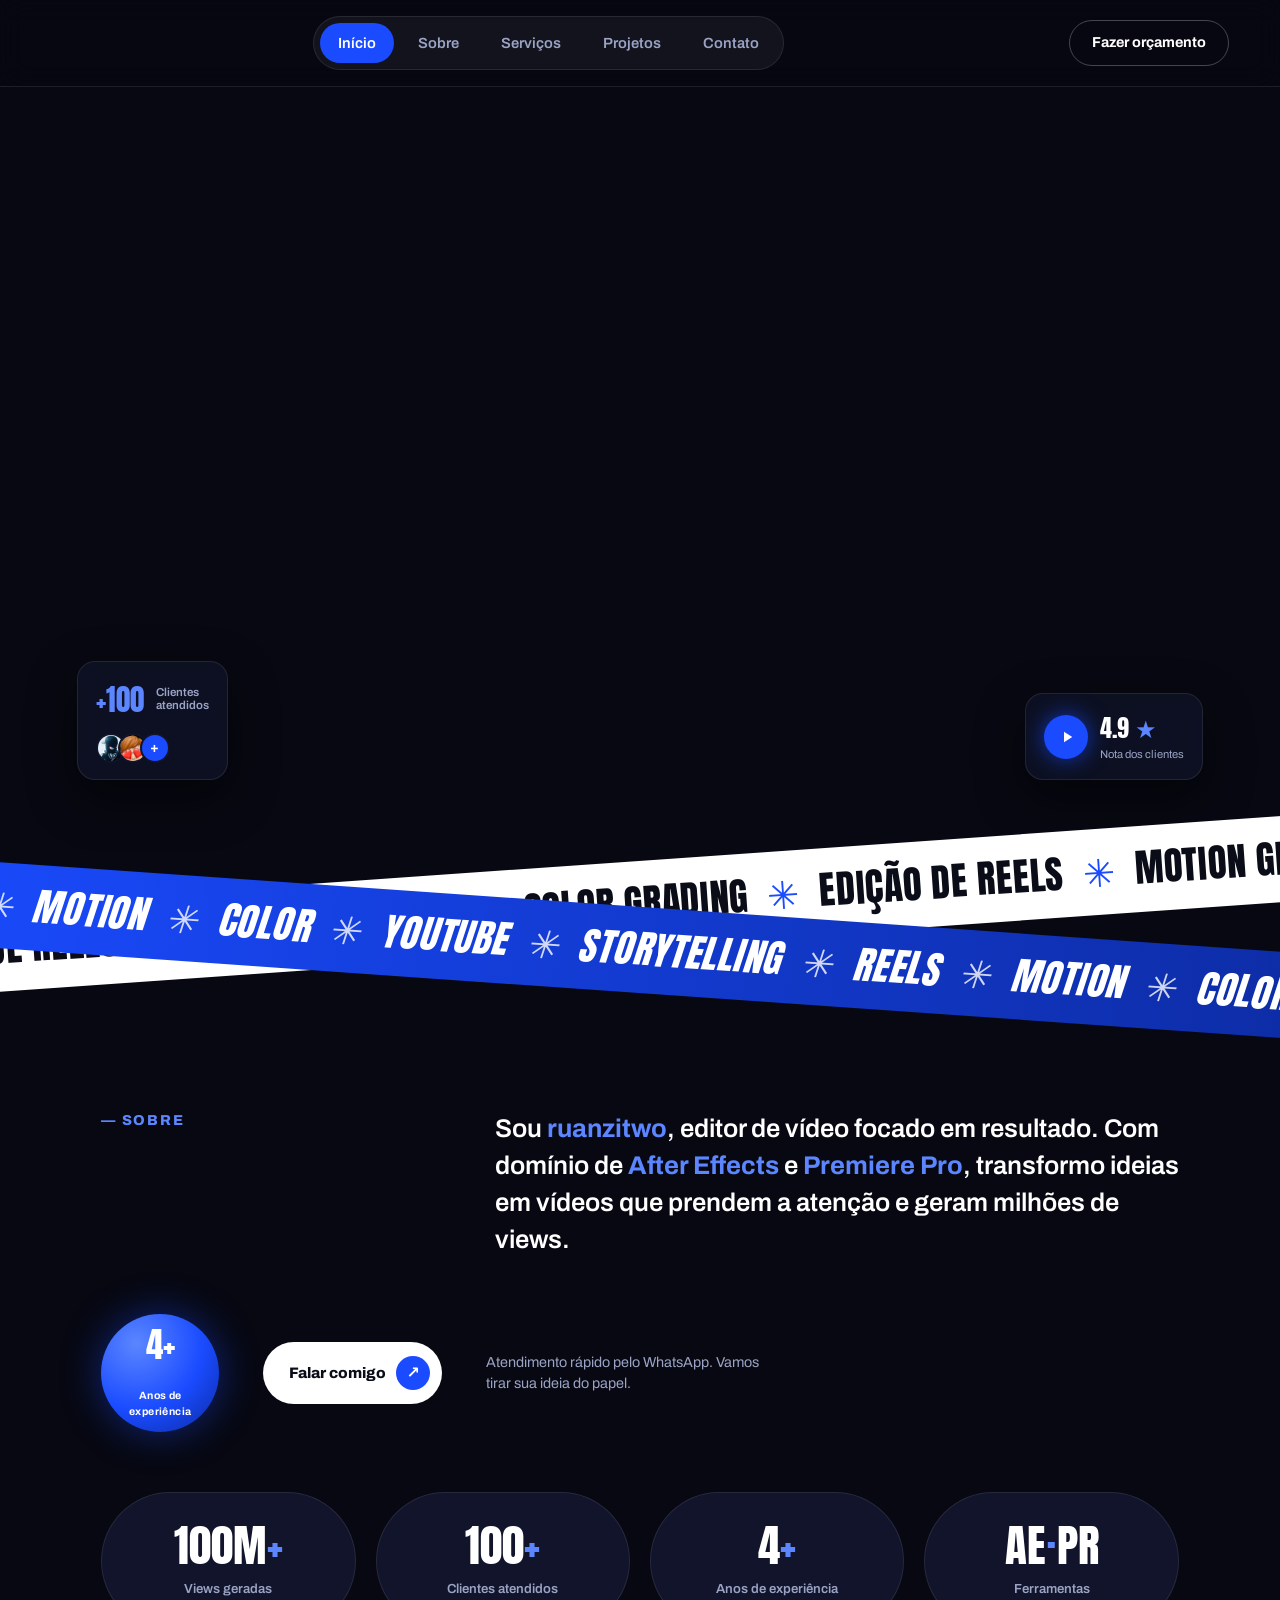
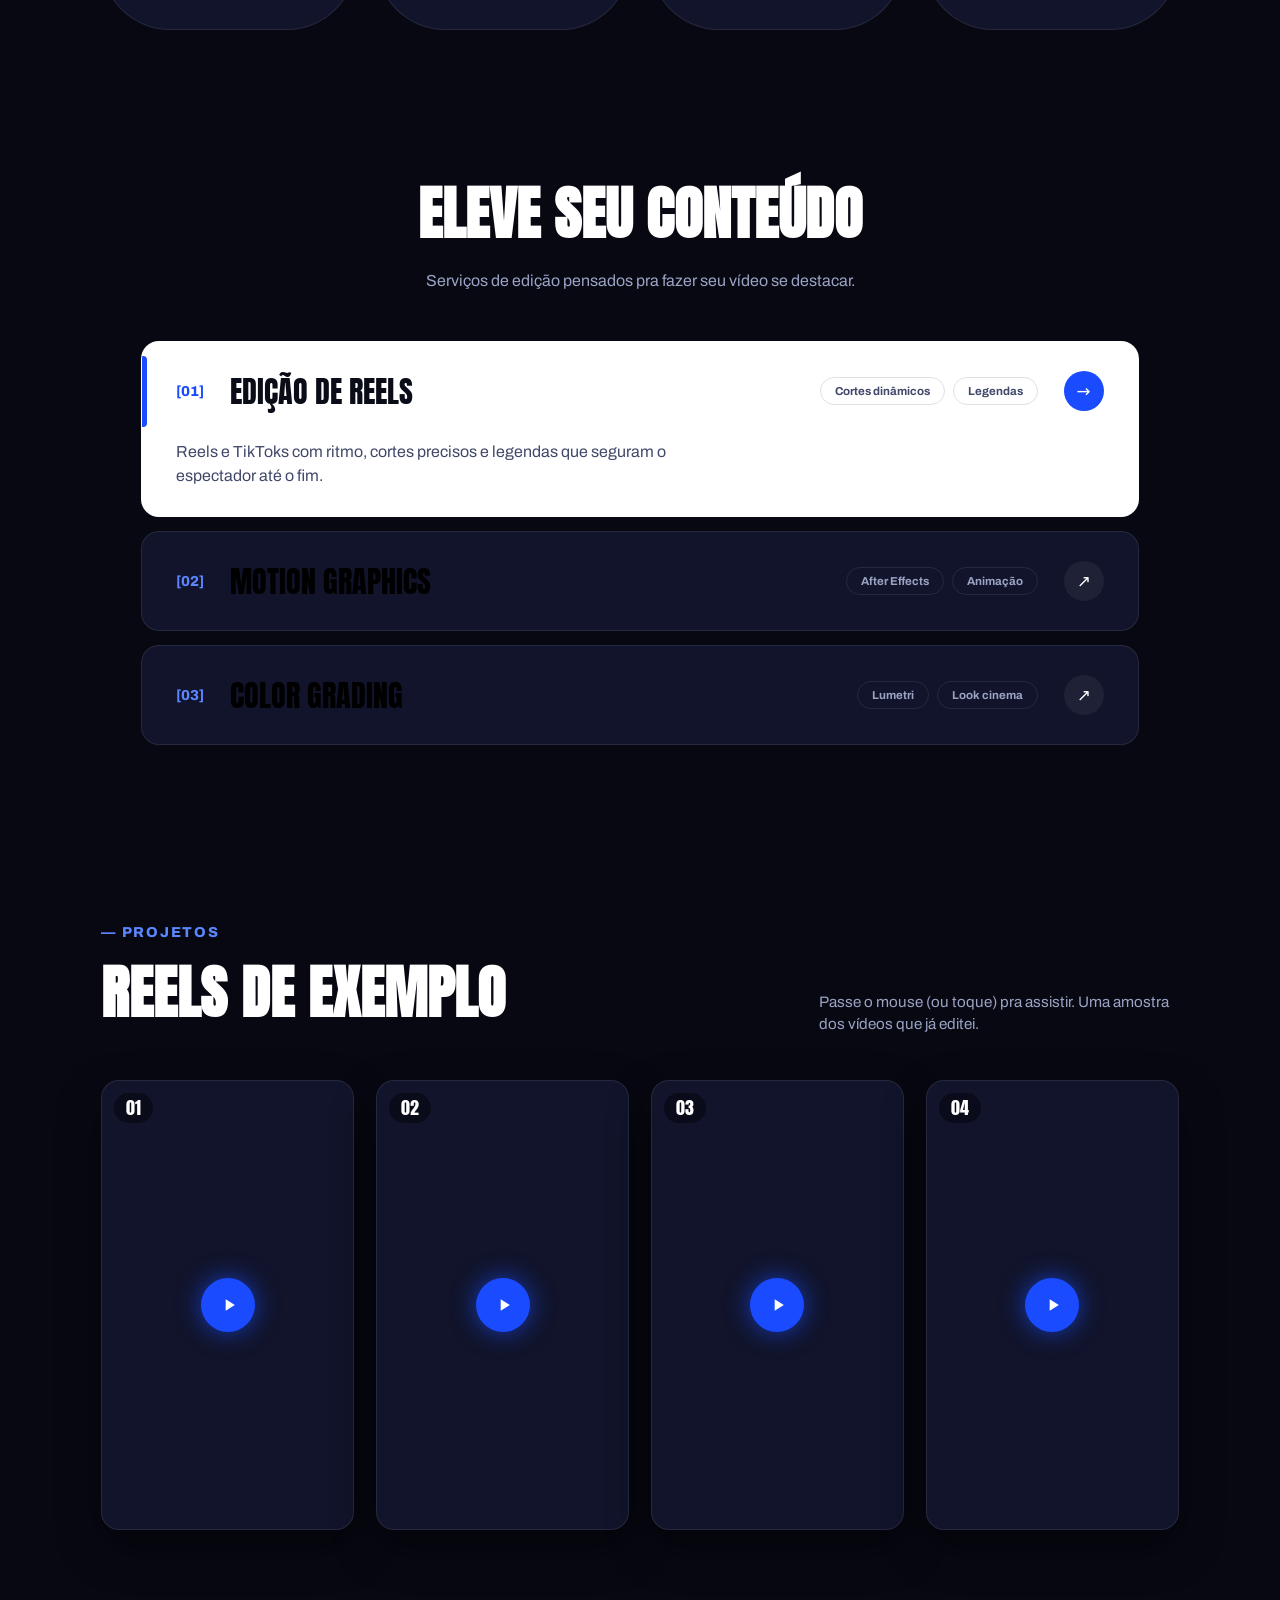
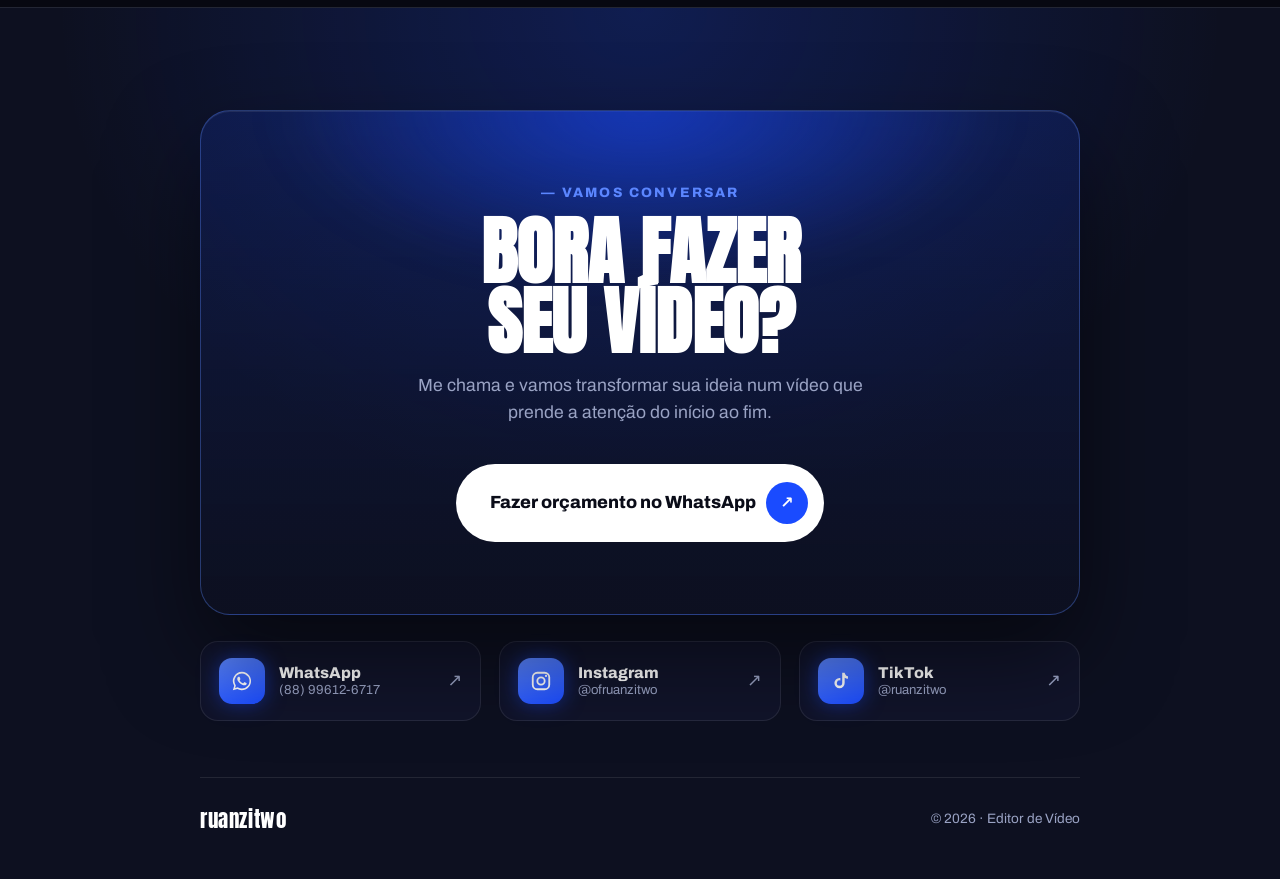
==== index.html @ 4b716ab6 "Site ruanzitwo - editor de video" ====
<!DOCTYPE html>
<html lang="pt-BR">
<head>
  <meta charset="UTF-8">
  <meta name="viewport" content="width=device-width, initial-scale=1, viewport-fit=cover">

  <title>ruanzitwo · Editor de Vídeo</title>
  <meta name="description" content="ruanzitwo — Editor de Vídeo. +4 anos com After Effects e Premiere. +100 clientes e 100M+ de views.">
  <meta name="author" content="ruanzitwo">
  <meta name="theme-color" content="#1a4bff">

  <meta property="og:type" content="website">
  <meta property="og:title" content="ruanzitwo · Editor de Vídeo">
  <meta property="og:description" content="Edição de vídeo profissional — projetos e orçamento.">
  <meta property="og:site_name" content="ruanzitwo">
  <meta property="og:locale" content="pt_BR">

  <link rel="icon" type="image/svg+xml" href="favicon.svg">

  <link rel="preconnect" href="https://fonts.googleapis.com">
  <link rel="preconnect" href="https://fonts.gstatic.com" crossorigin>
  <link href="https://fonts.googleapis.com/css2?family=Anton&family=Archivo:wght@500;600;700;800;900&display=swap" rel="stylesheet">

  <link rel="stylesheet" href="styles.css">
</head>
<body>

  <!-- ============================================================
       NAV
       ============================================================ -->
  <header class="nav">
    <nav class="nav__menu" id="menu" aria-label="Principal">
      <a href="#topo" class="is-active">Início</a>
      <a href="#sobre">Sobre</a>
      <a href="#servicos">Serviços</a>
      <a href="#projetos">Projetos</a>
      <a href="#contato">Contato</a>
    </nav>

    <a class="nav__cta" href="https://wa.me/5588996126717" target="_blank" rel="noopener noreferrer">Fazer orçamento</a>

    <button class="nav__toggle" type="button" aria-label="Abrir menu" aria-expanded="false" aria-controls="menu">
      <span></span><span></span><span></span>
    </button>
  </header>

  <main>

    <!-- ============================================================
         1 · HERO — vídeo HOME em TELA CHEIA + faixas por cima
         ============================================================ -->
    <section id="topo" class="hero">
      <video
        class="hero__video js-video"
        data-desktop="HOME.mp4"
        data-mobile="HOME VERTICAL.mp4"
        autoplay muted loop playsinline preload="auto"
        aria-label="Vídeo de boas-vindas — ruanzitwo">
        <source src="HOME VERTICAL.mp4" media="(max-width: 760px)" type="video/mp4">
        <source src="HOME.mp4" type="video/mp4">
      </video>
      <div class="hero__scrim" aria-hidden="true"></div>

      <!-- cards flutuantes sobre o vídeo -->
      <div class="float-card float-card--left">
        <div class="float-card__top">
          <span class="float-card__num">+100</span>
          <span class="float-card__label">Clientes<br>atendidos</span>
        </div>
        <div class="float-card__row">
          <span class="ava"><img src="avatar.jpg" alt=""></span>
          <span class="ava"><img src="memoji.png" alt=""></span>
          <span class="ava ava--more">+</span>
        </div>
      </div>
      <div class="float-rate float-rate--right">
        <span class="float-rate__play" aria-hidden="true">
          <svg viewBox="0 0 24 24" fill="currentColor"><path d="M8 5v14l11-7z"/></svg>
        </span>
        <div>
          <span class="float-rate__num">4.9 <i>★</i></span>
          <span class="float-rate__label">Nota dos clientes</span>
        </div>
      </div>
    </section>

    <!-- ============================================================
         2 · FAIXAS — na transição (passam no fim do vídeo e entram na 2ª seção)
         ============================================================ -->
    <div class="marquee" aria-hidden="true">
      <div class="marquee__band marquee__band--white">
        <div class="marquee__track">
          <span>EDIÇÃO DE REELS<b>✳</b>MOTION GRAPHICS<b>✳</b>COLOR GRADING<b>✳</b></span>
          <span>EDIÇÃO DE REELS<b>✳</b>MOTION GRAPHICS<b>✳</b>COLOR GRADING<b>✳</b></span>
        </div>
      </div>
      <div class="marquee__band marquee__band--blue">
        <div class="marquee__track marquee__track--rev">
          <span>REELS<b>✳</b>MOTION<b>✳</b>COLOR<b>✳</b>YOUTUBE<b>✳</b>STORYTELLING<b>✳</b></span>
          <span>REELS<b>✳</b>MOTION<b>✳</b>COLOR<b>✳</b>YOUTUBE<b>✳</b>STORYTELLING<b>✳</b></span>
        </div>
      </div>
    </div>

    <!-- ============================================================
         3 · SOBRE + números
         ============================================================ -->
    <section id="sobre" class="about">
      <div class="about__head">
        <p class="about__eyebrow">— SOBRE</p>
        <p class="about__text">
          Sou <strong>ruanzitwo</strong>, editor de vídeo focado em resultado. Com domínio de
          <strong>After Effects</strong> e <strong>Premiere Pro</strong>, transformo ideias em
          vídeos que prendem a atenção e geram milhões de views.
        </p>
      </div>

      <div class="about__cta-row">
        <div class="badge-ring">
          <span class="badge-ring__num">4+</span>
          <span class="badge-ring__label">Anos de<br>experiência</span>
        </div>
        <a class="btn-pill" href="https://wa.me/5588996126717" target="_blank" rel="noopener noreferrer">
          Falar comigo
          <span class="btn-pill__arrow" aria-hidden="true">↗</span>
        </a>
        <p class="about__note">Atendimento rápido pelo WhatsApp. Vamos tirar sua ideia do papel.</p>
      </div>

      <ul class="stats">
        <li class="stat">
          <span class="stat__num">100M<i>+</i></span>
          <span class="stat__label">Views geradas</span>
        </li>
        <li class="stat">
          <span class="stat__num">100<i>+</i></span>
          <span class="stat__label">Clientes atendidos</span>
        </li>
        <li class="stat">
          <span class="stat__num">4<i>+</i></span>
          <span class="stat__label">Anos de experiência</span>
        </li>
        <li class="stat">
          <span class="stat__num">AE<i>·</i>PR</span>
          <span class="stat__label">Ferramentas</span>
        </li>
      </ul>
    </section>

    <!-- ============================================================
         4 · SERVIÇOS (acordeão)
         ============================================================ -->
    <section id="servicos" class="services">
      <h2 class="services__title">ELEVE SEU CONTEÚDO</h2>
      <p class="services__sub">Serviços de edição pensados pra fazer seu vídeo se destacar.</p>

      <ul class="accordion">
        <li class="acc is-open">
          <button class="acc__head" type="button" aria-expanded="true">
            <span class="acc__idx">[01]</span>
            <span class="acc__name">EDIÇÃO DE REELS</span>
            <span class="acc__tags"><b>Cortes dinâmicos</b><b>Legendas</b></span>
            <span class="acc__arrow" aria-hidden="true">↗</span>
          </button>
          <div class="acc__body"><p>Reels e TikToks com ritmo, cortes precisos e legendas que seguram o espectador até o fim.</p></div>
        </li>
        <li class="acc">
          <button class="acc__head" type="button" aria-expanded="false">
            <span class="acc__idx">[02]</span>
            <span class="acc__name">MOTION GRAPHICS</span>
            <span class="acc__tags"><b>After Effects</b><b>Animação</b></span>
            <span class="acc__arrow" aria-hidden="true">↗</span>
          </button>
          <div class="acc__body"><p>Animações, transições e elementos gráficos que dão identidade e profissionalismo ao seu vídeo.</p></div>
        </li>
        <li class="acc">
          <button class="acc__head" type="button" aria-expanded="false">
            <span class="acc__idx">[03]</span>
            <span class="acc__name">COLOR GRADING</span>
            <span class="acc__tags"><b>Lumetri</b><b>Look cinema</b></span>
            <span class="acc__arrow" aria-hidden="true">↗</span>
          </button>
          <div class="acc__body"><p>Correção e tratamento de cor pra deixar a imagem com aquele acabamento cinematográfico.</p></div>
        </li>
      </ul>
    </section>

    <!-- ============================================================
         5 · PROJETOS — reels de exemplo
         ============================================================ -->
    <section id="projetos" class="works">
      <div class="works__head">
        <div>
          <p class="works__eyebrow">— PROJETOS</p>
          <h2 class="works__title">REELS DE EXEMPLO</h2>
        </div>
        <p class="works__sub">Passe o mouse (ou toque) pra assistir. Uma amostra dos vídeos que já editei.</p>
      </div>

      <ul class="works__grid">
        <li class="reel">
          <video class="reel__video js-hover" muted loop playsinline preload="metadata" aria-label="Reel 01">
            <source src="works/work1.mp4" type="video/mp4">
          </video>
          <span class="reel__play" aria-hidden="true">
            <svg viewBox="0 0 24 24" fill="currentColor"><path d="M8 5v14l11-7z"/></svg>
          </span>
          <span class="reel__tag">01</span>
        </li>
        <li class="reel">
          <video class="reel__video js-hover" muted loop playsinline preload="metadata" aria-label="Reel 02">
            <source src="works/work2.mp4" type="video/mp4">
          </video>
          <span class="reel__play" aria-hidden="true">
            <svg viewBox="0 0 24 24" fill="currentColor"><path d="M8 5v14l11-7z"/></svg>
          </span>
          <span class="reel__tag">02</span>
        </li>
        <li class="reel">
          <video class="reel__video js-hover" muted loop playsinline preload="metadata" aria-label="Reel 03">
            <source src="works/work3.mp4" type="video/mp4">
          </video>
          <span class="reel__play" aria-hidden="true">
            <svg viewBox="0 0 24 24" fill="currentColor"><path d="M8 5v14l11-7z"/></svg>
          </span>
          <span class="reel__tag">03</span>
        </li>
        <li class="reel">
          <video class="reel__video js-hover" muted loop playsinline preload="metadata" aria-label="Reel 04">
            <source src="works/work4.mp4" type="video/mp4">
          </video>
          <span class="reel__play" aria-hidden="true">
            <svg viewBox="0 0 24 24" fill="currentColor"><path d="M8 5v14l11-7z"/></svg>
          </span>
          <span class="reel__tag">04</span>
        </li>
      </ul>
    </section>

    <!-- ============================================================
         6 · CONTATO
         ============================================================ -->
    <section id="contato" class="contact">
      <div class="contact__card">
        <span class="contact__glow" aria-hidden="true"></span>
        <p class="contact__eyebrow">— VAMOS CONVERSAR</p>
        <h2 class="contact__title">BORA FAZER<br>SEU VÍDEO?</h2>
        <p class="contact__lead">Me chama e vamos transformar sua ideia num vídeo que prende a atenção do início ao fim.</p>
        <a class="btn-pill btn-pill--lg" href="https://wa.me/5588996126717" target="_blank" rel="noopener noreferrer">
          Fazer orçamento no WhatsApp
          <span class="btn-pill__arrow" aria-hidden="true">↗</span>
        </a>
      </div>

      <ul class="channels">
        <li>
          <a class="channel" href="https://wa.me/5588996126717" target="_blank" rel="noopener noreferrer">
            <span class="channel__ico" aria-hidden="true">
              <svg viewBox="0 0 24 24" fill="currentColor"><path d="M12 2a10 10 0 0 0-8.5 15.2L2 22l4.9-1.3A10 10 0 1 0 12 2zm0 18.2c-1.5 0-3-.4-4.3-1.2l-.3-.2-2.9.8.8-2.8-.2-.3A8.2 8.2 0 1 1 12 20.2zm4.6-6.1c-.25-.13-1.5-.74-1.73-.82-.23-.09-.4-.13-.57.13-.17.25-.65.82-.8.99-.15.17-.3.19-.55.06-1.5-.75-2.48-1.34-3.47-3.03-.26-.45.26-.42.74-1.39.08-.17.04-.31-.02-.44-.06-.13-.57-1.38-.78-1.89-.2-.49-.41-.42-.57-.43h-.48c-.17 0-.44.06-.67.31-.23.25-.88.86-.88 2.1s.9 2.43 1.03 2.6c.13.17 1.77 2.7 4.3 3.79.6.26 1.07.41 1.43.53.6.19 1.15.16 1.58.1.48-.07 1.5-.61 1.71-1.2.21-.59.21-1.1.15-1.2-.06-.11-.23-.17-.48-.29z"/></svg>
            </span>
            <span class="channel__txt"><b>WhatsApp</b><i>(88) 99612-6717</i></span>
            <span class="channel__go" aria-hidden="true">↗</span>
          </a>
        </li>
        <li>
          <a class="channel" href="https://instagram.com/ofruanzitwo" target="_blank" rel="noopener noreferrer">
            <span class="channel__ico" aria-hidden="true">
              <svg viewBox="0 0 24 24" fill="none" stroke="currentColor" stroke-width="2"><rect x="3" y="3" width="18" height="18" rx="5"/><circle cx="12" cy="12" r="4"/><circle cx="17.5" cy="6.5" r="1.2" fill="currentColor" stroke="none"/></svg>
            </span>
            <span class="channel__txt"><b>Instagram</b><i>@ofruanzitwo</i></span>
            <span class="channel__go" aria-hidden="true">↗</span>
          </a>
        </li>
        <li>
          <a class="channel" href="https://tiktok.com/@ruanzitwo" target="_blank" rel="noopener noreferrer">
            <span class="channel__ico" aria-hidden="true">
              <svg viewBox="0 0 24 24" fill="currentColor"><path d="M16 3c.3 2 1.6 3.6 3.6 3.9v2.6c-1.3 0-2.5-.4-3.6-1v5.7a5.6 5.6 0 1 1-5.6-5.6c.3 0 .6 0 .9.1v2.7a2.9 2.9 0 1 0 2 2.8V3H16z"/></svg>
            </span>
            <span class="channel__txt"><b>TikTok</b><i>@ruanzitwo</i></span>
            <span class="channel__go" aria-hidden="true">↗</span>
          </a>
        </li>
      </ul>

      <footer class="contact__foot">
        <span class="contact__brand">ruanzitwo</span>
        <span>© 2026 · Editor de Vídeo</span>
      </footer>
    </section>

  </main>

  <script src="script.js" defer></script>
</body>
</html>
---- styles.css ----
/* =========================================================
   ruanzitwo — Editor de Vídeo · landing page (tema azul/escuro)
   ========================================================= */
:root {
  --blue: #1a4bff;
  --blue-light: #5b86ff;
  --blue-deep: #0c2aa0;

  --bg: #070811;
  --bg-2: #0d1020;
  --card: #11142a;
  --line: rgba(255, 255, 255, .09);

  --white: #ffffff;
  --muted: #9aa3c4;

  --display: 'Anton', 'Archivo', sans-serif;
  --font: 'Archivo', system-ui, -apple-system, sans-serif;

  --ease: cubic-bezier(0.22, 1, 0.36, 1);
  --ease-soft: cubic-bezier(0.4, 0, 0.2, 1);
  --dur: 320ms;
}

*, *::before, *::after { box-sizing: border-box; margin: 0; padding: 0; }
html { scroll-behavior: smooth; -webkit-text-size-adjust: 100%; }
body {
  background: var(--bg);
  color: var(--white);
  font-family: var(--font);
  line-height: 1.5;
  overflow-x: hidden;
  -webkit-font-smoothing: antialiased;
}
img, video { display: block; max-width: 100%; }
a { color: inherit; text-decoration: none; }
ul { list-style: none; }
section[id] { scroll-margin-top: 84px; }
:focus-visible { outline: 2px solid var(--blue-light); outline-offset: 3px; }

.btn-pill {
  display: inline-flex; align-items: center; gap: 10px;
  padding: 14px 12px 14px 26px; border-radius: 999px;
  background: var(--white); color: #0a0c18;
  font-weight: 800; font-size: .95rem;
  transition: transform var(--dur) var(--ease-soft), box-shadow var(--dur) var(--ease-soft);
}
.btn-pill__arrow {
  display: grid; place-items: center;
  width: 34px; height: 34px; border-radius: 999px;
  background: var(--blue); color: #fff; font-size: 1rem;
  transition: transform var(--dur) var(--ease);
}
.btn-pill:hover { transform: translateY(-3px); box-shadow: 0 16px 34px rgba(26, 75, 255, .35); }
.btn-pill:hover .btn-pill__arrow { transform: rotate(45deg); }
.btn-pill--lg { padding: 18px 16px 18px 34px; font-size: 1.1rem; }
.btn-pill--lg .btn-pill__arrow { width: 42px; height: 42px; }

/* =========================================================
   NAV
   ========================================================= */
.nav {
  position: fixed; top: 0; left: 0; right: 0; z-index: 100;
  display: flex; align-items: center; gap: 24px;
  padding: 16px clamp(18px, 4vw, 56px);
  background: rgba(7, 8, 17, .72);
  -webkit-backdrop-filter: blur(14px); backdrop-filter: blur(14px);
  border-bottom: 1px solid var(--line);
}
.nav__logo {
  display: inline-flex; align-items: center; gap: 10px;
  font-family: var(--display); font-size: 1.4rem; letter-spacing: .04em;
}
.nav__logo-mark {
  display: grid; place-items: center; width: 34px; height: 34px;
  border-radius: 10px; background: var(--blue); color: #fff;
  box-shadow: 0 0 20px rgba(26, 75, 255, .6);
}
.nav__logo-mark svg { width: 18px; height: 18px; margin-left: 1px; }
.nav__menu {
  display: flex; align-items: center; gap: 6px;
  margin: 0 auto;
  background: rgba(255, 255, 255, .05);
  border: 1px solid var(--line);
  padding: 6px; border-radius: 999px;
}
.nav__menu a {
  padding: 9px 18px; border-radius: 999px;
  color: var(--muted); font-weight: 600; font-size: .92rem;
  transition: color var(--dur), background var(--dur);
}
.nav__menu a:hover { color: #fff; }
.nav__menu a.is-active { background: var(--blue); color: #fff; }
.nav__cta {
  padding: 11px 22px; border-radius: 999px;
  border: 1px solid rgba(255, 255, 255, .25);
  font-weight: 700; font-size: .9rem;
  transition: background var(--dur), color var(--dur), border-color var(--dur);
}
.nav__cta:hover { background: #fff; color: #0a0c18; border-color: #fff; }
.nav__toggle {
  display: none; flex-direction: column; gap: 5px;
  background: none; border: none; cursor: pointer; padding: 8px;
}
.nav__toggle span { width: 24px; height: 2px; background: #fff; border-radius: 2px; transition: transform var(--dur), opacity var(--dur); }

/* =========================================================
   HERO
   ========================================================= */
.hero {
  position: relative;
  height: 100svh;
  min-height: 560px;
  width: 100%;
  overflow: hidden;
}
.hero__video {
  position: absolute; inset: 0; z-index: 0;
  width: 100%; height: 100%; object-fit: cover;
}
/* escurecida sutil no topo (menu) e embaixo, pra legibilidade */
.hero__scrim {
  position: absolute; inset: 0; z-index: 1; pointer-events: none;
  background:
    linear-gradient(180deg, rgba(7, 8, 17, .6) 0%, transparent 20%),
    linear-gradient(0deg, rgba(7, 8, 17, .55) 0%, transparent 24%);
}

/* cards flutuantes */
.float-card, .float-rate {
  position: absolute; z-index: 4; bottom: clamp(50px, 12vw, 120px);
  background: rgba(17, 20, 42, .7);
  border: 1px solid var(--line);
  -webkit-backdrop-filter: blur(12px); backdrop-filter: blur(12px);
  border-radius: 18px; padding: 16px 18px;
  box-shadow: 0 18px 50px rgba(0, 0, 0, .45);
}
.float-card--left { left: clamp(8px, 6vw, 90px); }
.float-card__top { display: flex; align-items: center; gap: 12px; }
.float-card__num { font-family: var(--display); font-size: 1.8rem; color: var(--blue-light); }
.float-card__label { font-size: .72rem; color: var(--muted); font-weight: 600; line-height: 1.15; text-align: left; }
.float-card__row { display: flex; align-items: center; margin-top: 12px; }
.ava {
  width: 30px; height: 30px; border-radius: 999px; overflow: hidden;
  border: 2px solid var(--card); margin-left: -8px; background: var(--blue);
  display: grid; place-items: center;
}
.ava:first-child { margin-left: 0; }
.ava img { width: 100%; height: 100%; object-fit: cover; }
.ava--more { color: #fff; font-weight: 800; font-size: .85rem; }

.float-rate--right { right: clamp(8px, 6vw, 90px); display: flex; align-items: center; gap: 12px; }
.float-rate__play {
  display: grid; place-items: center; width: 44px; height: 44px;
  border-radius: 999px; background: var(--blue); color: #fff;
  box-shadow: 0 0 22px rgba(26, 75, 255, .7);
}
.float-rate__play svg { width: 18px; height: 18px; margin-left: 2px; }
.float-rate__num { display: block; font-family: var(--display); font-size: 1.5rem; }
.float-rate__num i { color: var(--blue-light); font-style: normal; }
.float-rate__label { display: block; font-size: .7rem; color: var(--muted); text-align: left; }

/* =========================================================
   MARQUEE
   ========================================================= */
.marquee {
  position: relative; z-index: 20;
  height: clamp(140px, 17vw, 210px);
  /* sobe sobre o fim do vídeo e a parte de baixo entra na 2ª seção */
  margin-top: clamp(-130px, -8vw, -80px);
  margin-bottom: clamp(8px, 2vw, 30px);
  overflow: visible; pointer-events: none;
}
.marquee__band {
  position: absolute; left: -10%; width: 120%;
  display: flex; overflow: hidden;
}
.marquee__band--white { top: 30%; transform: rotate(-4deg); background: var(--white); }
.marquee__band--blue  { top: 52%; transform: rotate(4deg);
  background: linear-gradient(90deg, var(--blue), var(--blue-deep)); }
.marquee__track {
  display: flex; flex: none; white-space: nowrap;
  padding: 14px 0;
  animation: marquee 22s linear infinite;
}
.marquee__track--rev { animation-direction: reverse; animation-duration: 26s; }
.marquee__track span {
  font-family: var(--display); font-size: clamp(1.4rem, 3vw, 2.4rem);
  letter-spacing: .02em; padding-right: 0;
}
.marquee__band--white .marquee__track span { color: #0a0c18; }
.marquee__band--blue .marquee__track span { color: #fff; font-style: italic; }
.marquee__track b { margin: 0 .5em; color: var(--blue); font-weight: 400; }
.marquee__band--blue .marquee__track b { color: rgba(255,255,255,.8); }
@keyframes marquee { to { transform: translateX(-50%); } }

/* =========================================================
   SOBRE
   ========================================================= */
.about {
  max-width: 1180px; margin-inline: auto;
  padding: clamp(40px, 6vw, 90px) clamp(18px, 4vw, 56px);
}
.about__head {
  display: grid; grid-template-columns: 1fr 2fr; gap: clamp(20px, 4vw, 60px);
  align-items: start;
}
.about__eyebrow { color: var(--blue-light); font-weight: 800; letter-spacing: .12em; font-size: .9rem; }
.about__text { font-size: clamp(1.1rem, 2.4vw, 1.6rem); font-weight: 600; line-height: 1.45; }
.about__text strong { color: var(--blue-light); }

.about__cta-row {
  display: flex; align-items: center; gap: clamp(20px, 4vw, 44px);
  margin-top: clamp(30px, 5vw, 56px); flex-wrap: wrap;
}
.badge-ring {
  display: grid; place-items: center; text-align: center;
  width: 118px; height: 118px; border-radius: 999px;
  background: radial-gradient(circle at 30% 25%, var(--blue-light), var(--blue) 55%, var(--blue-deep));
  box-shadow: 0 0 40px rgba(26, 75, 255, .45);
  flex: none;
}
.badge-ring__num { font-family: var(--display); font-size: 2.2rem; line-height: 1; }
.badge-ring__label { font-size: .66rem; font-weight: 700; letter-spacing: .04em; margin-top: 2px; }
.about__note { color: var(--muted); font-size: .9rem; max-width: 280px; }

.stats {
  display: grid; grid-template-columns: repeat(4, 1fr); gap: clamp(12px, 1.6vw, 20px);
  margin-top: clamp(34px, 5vw, 60px);
}
.stat {
  background: var(--card); border: 1px solid var(--line);
  border-radius: 999px; padding: clamp(20px, 2.6vw, 30px) clamp(16px, 2vw, 24px);
  text-align: center;
  transition: transform var(--dur) var(--ease-soft), border-color var(--dur);
}
.stat:hover { transform: translateY(-4px); border-color: rgba(91, 134, 255, .5); }
.stat__num { font-family: var(--display); font-size: clamp(1.8rem, 4vw, 2.8rem); line-height: 1; }
.stat__num i { color: var(--blue-light); font-style: normal; }
.stat__label { display: block; margin-top: 8px; color: var(--muted); font-size: .82rem; font-weight: 600; }

/* =========================================================
   SERVIÇOS — acordeão
   ========================================================= */
.services {
  max-width: 1100px; margin-inline: auto;
  padding: clamp(30px, 5vw, 70px) clamp(18px, 4vw, 56px) clamp(50px, 8vw, 100px);
  text-align: center;
}
.services__title { font-family: var(--display); font-size: clamp(2rem, 5.4vw, 3.6rem); text-transform: uppercase; }
.services__sub { color: var(--muted); margin: 12px auto 0; max-width: 520px; }
.accordion { margin-top: clamp(30px, 4vw, 48px); text-align: left; display: grid; gap: 14px; }
.acc {
  background: var(--card); border: 1px solid var(--line); border-radius: 18px;
  overflow: hidden; transition: background var(--dur);
}
.acc.is-open { background: #fff; }
.acc__head {
  width: 100%; cursor: pointer; background: none; border: none;
  display: flex; align-items: center; gap: clamp(14px, 2vw, 26px);
  padding: clamp(18px, 2.4vw, 26px) clamp(18px, 3vw, 34px);
  font-family: inherit; text-align: left;
  position: relative;
}
.acc.is-open .acc__head::before {
  content: ""; position: absolute; left: 0; top: 14%; bottom: 14%;
  width: 5px; border-radius: 0 4px 4px 0; background: var(--blue);
}
.acc__idx { color: var(--blue-light); font-weight: 800; font-size: .9rem; }
.acc.is-open .acc__idx { color: var(--blue); }
.acc__name { font-family: var(--display); font-size: clamp(1.2rem, 2.6vw, 1.9rem); text-transform: uppercase; }
.acc.is-open .acc__name { color: #0a0c18; }
.acc__tags { margin-left: auto; display: flex; gap: 8px; }
.acc__tags b {
  font-weight: 700; font-size: .72rem; padding: 7px 14px; border-radius: 999px;
  border: 1px solid var(--line); color: var(--muted);
}
.acc.is-open .acc__tags b { border-color: rgba(0,0,0,.12); color: #41496a; }
.acc__arrow {
  display: grid; place-items: center; width: 40px; height: 40px; flex: none;
  border-radius: 999px; background: rgba(255,255,255,.06); color: #fff; font-size: 1.05rem;
  transition: transform var(--dur) var(--ease), background var(--dur);
}
.acc.is-open .acc__arrow { background: var(--blue); transform: rotate(45deg); }
.acc__tags { transition: opacity var(--dur); }
.acc__body {
  display: grid; grid-template-rows: 0fr;
  transition: grid-template-rows 360ms var(--ease);
}
.acc.is-open .acc__body { grid-template-rows: 1fr; }
.acc__body > p {
  overflow: hidden;
  color: #41496a; padding: 0 clamp(18px, 3vw, 34px);
  max-width: 70ch;
}
.acc.is-open .acc__body > p { padding-bottom: clamp(20px, 2.6vw, 28px); }

/* =========================================================
   PROJETOS — reels
   ========================================================= */
.works {
  max-width: 1180px; margin-inline: auto;
  padding: clamp(40px, 6vw, 90px) clamp(18px, 4vw, 56px);
}
.works__head {
  display: flex; align-items: flex-end; justify-content: space-between;
  gap: 24px; flex-wrap: wrap; margin-bottom: clamp(26px, 4vw, 44px);
}
.works__eyebrow { color: var(--blue-light); font-weight: 800; letter-spacing: .12em; font-size: .9rem; }
.works__title { font-family: var(--display); font-size: clamp(2rem, 5.4vw, 3.6rem); text-transform: uppercase; margin-top: 6px; }
.works__sub { color: var(--muted); max-width: 360px; font-size: .95rem; }

.works__grid {
  display: grid; grid-template-columns: repeat(4, 1fr);
  gap: clamp(14px, 2vw, 22px);
}
.reel {
  position: relative; aspect-ratio: 9 / 16;
  border-radius: 18px; overflow: hidden;
  background: var(--card); border: 1px solid var(--line);
  box-shadow: 0 18px 44px rgba(0, 0, 0, .4);
}
.reel__video {
  width: 100%; height: 100%; object-fit: cover;
  transition: transform 700ms var(--ease);
}
.reel:hover .reel__video, .reel:focus-within .reel__video { transform: scale(1.05); }
.reel__play {
  position: absolute; inset: 0; margin: auto;
  display: grid; place-items: center;
  width: 54px; height: 54px; border-radius: 999px;
  color: #fff; background: var(--blue);
  box-shadow: 0 0 24px rgba(26, 75, 255, .7);
  transition: opacity var(--dur) var(--ease-soft), transform var(--dur) var(--ease-soft);
}
.reel__play svg { width: 20px; height: 20px; margin-left: 2px; }
.reel:hover .reel__play, .reel:focus-within .reel__play { opacity: 0; transform: scale(.7); }
.reel__tag {
  position: absolute; top: 12px; left: 12px; z-index: 2;
  font-family: var(--display); font-size: 1.1rem; line-height: 1;
  padding: 6px 12px; border-radius: 999px;
  background: rgba(7, 8, 17, .6); color: #fff;
  -webkit-backdrop-filter: blur(8px); backdrop-filter: blur(8px);
}

/* =========================================================
   CONTATO
   ========================================================= */
.contact {
  padding: clamp(50px, 8vw, 110px) clamp(18px, 4vw, 56px) clamp(28px, 4vw, 44px);
  background:
    radial-gradient(70% 90% at 50% 0%, rgba(26, 75, 255, .22), transparent 65%),
    var(--bg-2);
  border-top: 1px solid var(--line);
}
.contact__card {
  position: relative; overflow: hidden;
  max-width: 880px; margin: 0 auto;
  text-align: center;
  padding: clamp(36px, 6vw, 72px) clamp(24px, 5vw, 64px);
  border-radius: 30px;
  background: linear-gradient(180deg, rgba(26,75,255,.16), rgba(13,16,32,.6));
  border: 1px solid rgba(91, 134, 255, .35);
  box-shadow: 0 40px 90px rgba(0, 0, 0, .5), inset 0 1px 0 rgba(255,255,255,.08);
}
.contact__glow {
  position: absolute; top: -40%; left: 50%; transform: translateX(-50%);
  width: 120%; height: 80%; pointer-events: none;
  background: radial-gradient(50% 60% at 50% 50%, rgba(26, 75, 255, .55), transparent 70%);
  filter: blur(20px);
}
.contact__eyebrow { position: relative; color: var(--blue-light); font-weight: 800; letter-spacing: .16em; font-size: .85rem; }
.contact__title {
  position: relative;
  font-family: var(--display); font-size: clamp(2.3rem, 6.2vw, 4.6rem);
  text-transform: uppercase; line-height: .95; margin: 14px 0 0;
}
.contact__lead {
  position: relative; color: var(--muted);
  max-width: 460px; margin: 16px auto 0; font-size: clamp(.95rem, 1.6vw, 1.1rem);
}
.contact__card .btn-pill { position: relative; margin-top: clamp(26px, 4vw, 38px); }

/* canais */
.channels {
  display: grid; grid-template-columns: repeat(3, 1fr);
  gap: clamp(12px, 1.6vw, 18px);
  max-width: 880px; margin: clamp(18px, 2.6vw, 26px) auto 0;
}
.channel {
  display: flex; align-items: center; gap: 14px;
  padding: 16px 18px; border-radius: 18px;
  background: var(--card); border: 1px solid var(--line);
  transition: transform var(--dur) var(--ease-soft), border-color var(--dur), background var(--dur);
}
.channel:hover {
  transform: translateY(-4px);
  border-color: rgba(91, 134, 255, .55);
  background: #141833;
}
.channel__ico {
  display: grid; place-items: center; flex: none;
  width: 46px; height: 46px; border-radius: 13px;
  color: #fff; background: linear-gradient(160deg, var(--blue-light), var(--blue));
  box-shadow: 0 0 20px rgba(26, 75, 255, .5);
}
.channel__ico svg { width: 22px; height: 22px; }
.channel__txt { display: flex; flex-direction: column; line-height: 1.25; }
.channel__txt b { font-weight: 800; font-size: .98rem; }
.channel__txt i { font-style: normal; color: var(--muted); font-size: .82rem; }
.channel__go {
  margin-left: auto; color: var(--muted); font-size: 1.1rem;
  transition: transform var(--dur) var(--ease), color var(--dur);
}
.channel:hover .channel__go { color: var(--blue-light); transform: translate(3px, -3px); }

/* rodapé */
.contact__foot {
  display: flex; align-items: center; justify-content: space-between;
  gap: 14px; flex-wrap: wrap;
  max-width: 880px; margin: clamp(30px, 5vw, 56px) auto 0;
  padding-top: clamp(18px, 2.4vw, 26px);
  border-top: 1px solid var(--line);
  color: var(--muted); font-size: .85rem;
}
.contact__brand { font-family: var(--display); font-size: 1.3rem; color: #fff; letter-spacing: .03em; }

/* =========================================================
   RESPONSIVO
   ========================================================= */
@media (max-width: 860px) {
  .nav__menu { display: none; position: absolute; top: 100%; left: 0; right: 0;
    flex-direction: column; margin: 0; border-radius: 0; padding: 14px;
    background: rgba(7,8,17,.97); border-top: 1px solid var(--line); }
  .nav.is-open .nav__menu { display: flex; }
  .nav__menu a { width: 100%; text-align: center; }
  .nav__cta { display: none; }
  .nav__toggle { display: flex; margin-left: auto; }
  .nav.is-open .nav__toggle span:nth-child(1) { transform: translateY(7px) rotate(45deg); }
  .nav.is-open .nav__toggle span:nth-child(2) { opacity: 0; }
  .nav.is-open .nav__toggle span:nth-child(3) { transform: translateY(-7px) rotate(-45deg); }

  .float-card--left { left: 2px; }
  .float-rate--right { right: 2px; }
  .about__head { grid-template-columns: 1fr; }
  .stats { grid-template-columns: repeat(2, 1fr); }
  .works__grid { grid-template-columns: repeat(2, 1fr); }
  .channels { grid-template-columns: 1fr; max-width: 420px; }
  .acc__tags { display: none; }
}

@media (max-width: 760px) {
  /* celular usa o vídeo vertical inteiro (9:16) */
  .hero__video-wrap { width: clamp(240px, 72vw, 380px); aspect-ratio: 9 / 16; }
}

@media (max-width: 480px) {
  .hero__video-wrap { width: 80vw; }
  .float-card, .float-rate { padding: 12px 13px; bottom: 30px; }
  .float-card__num { font-size: 1.4rem; }
}

@media (prefers-reduced-motion: reduce) {
  html { scroll-behavior: auto; }
  .marquee__track { animation: none; }
  *, *::before, *::after { transition-duration: .001ms !important; }
}
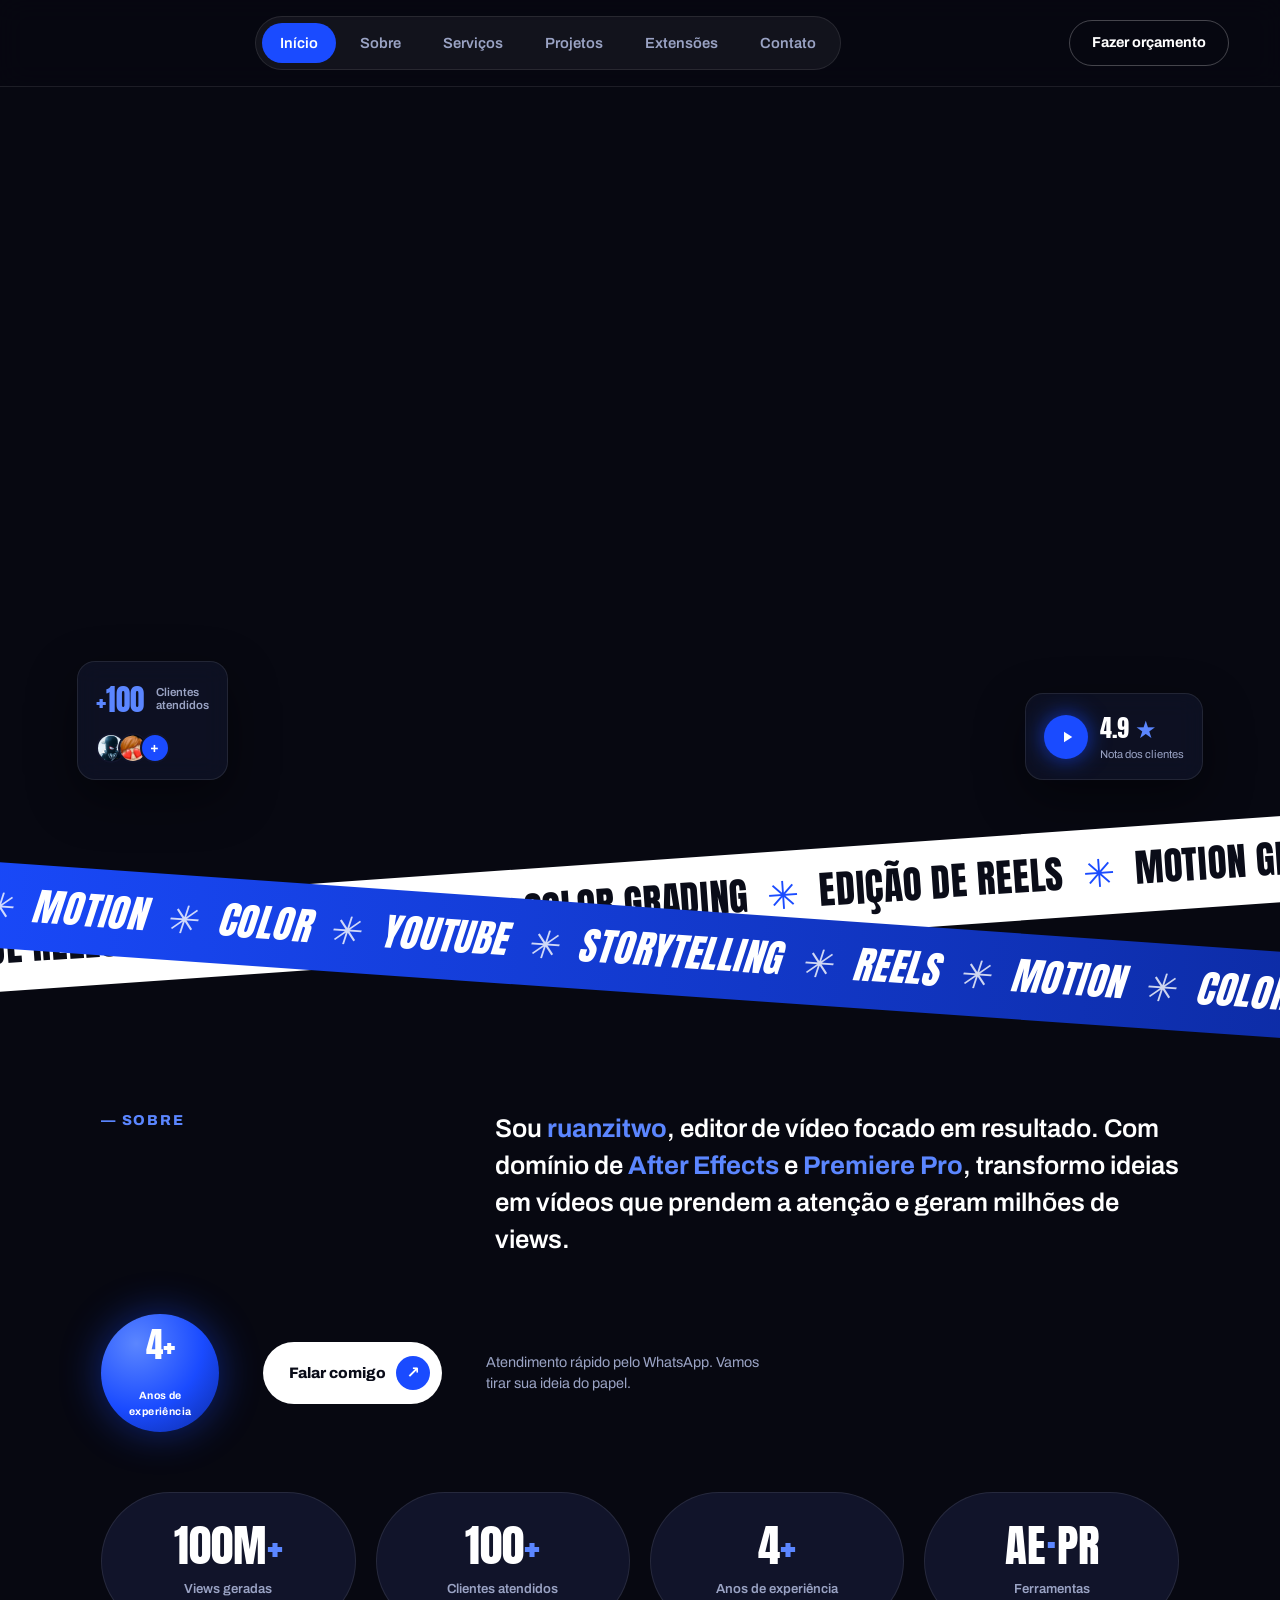
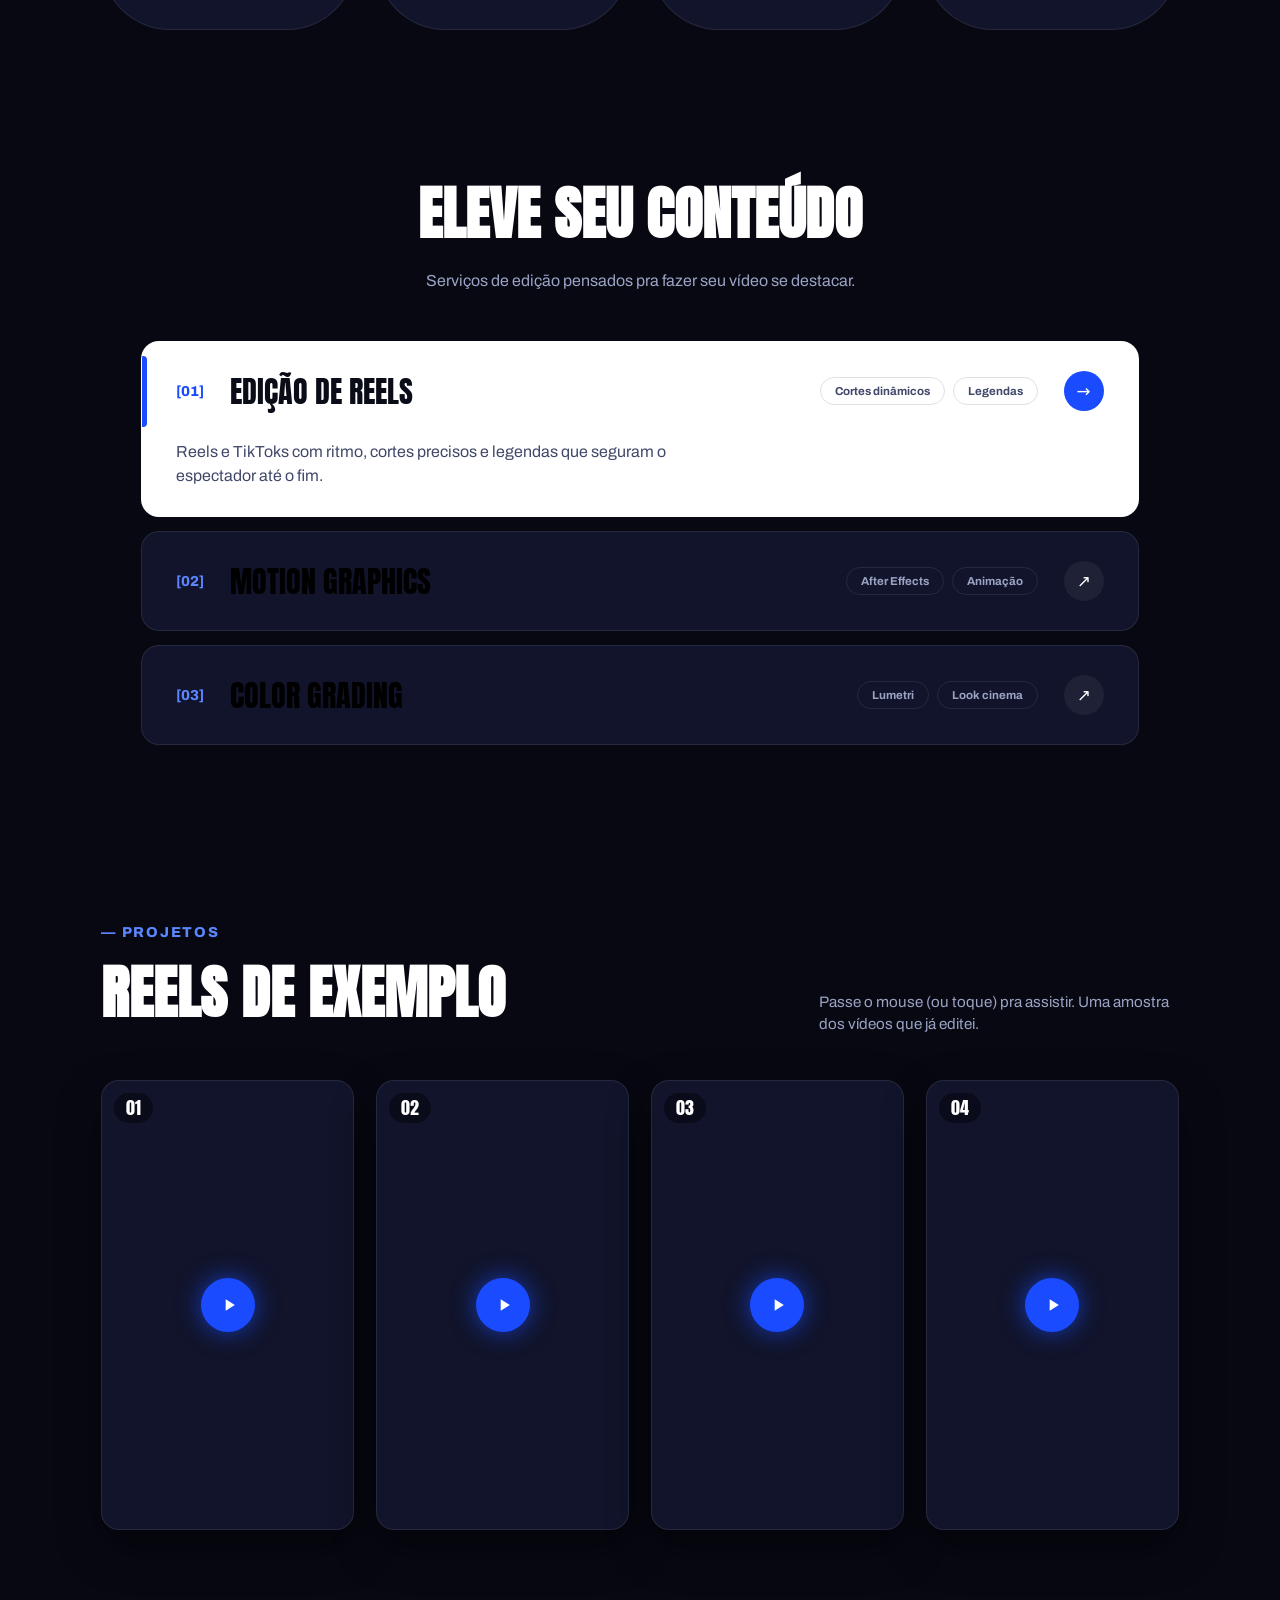
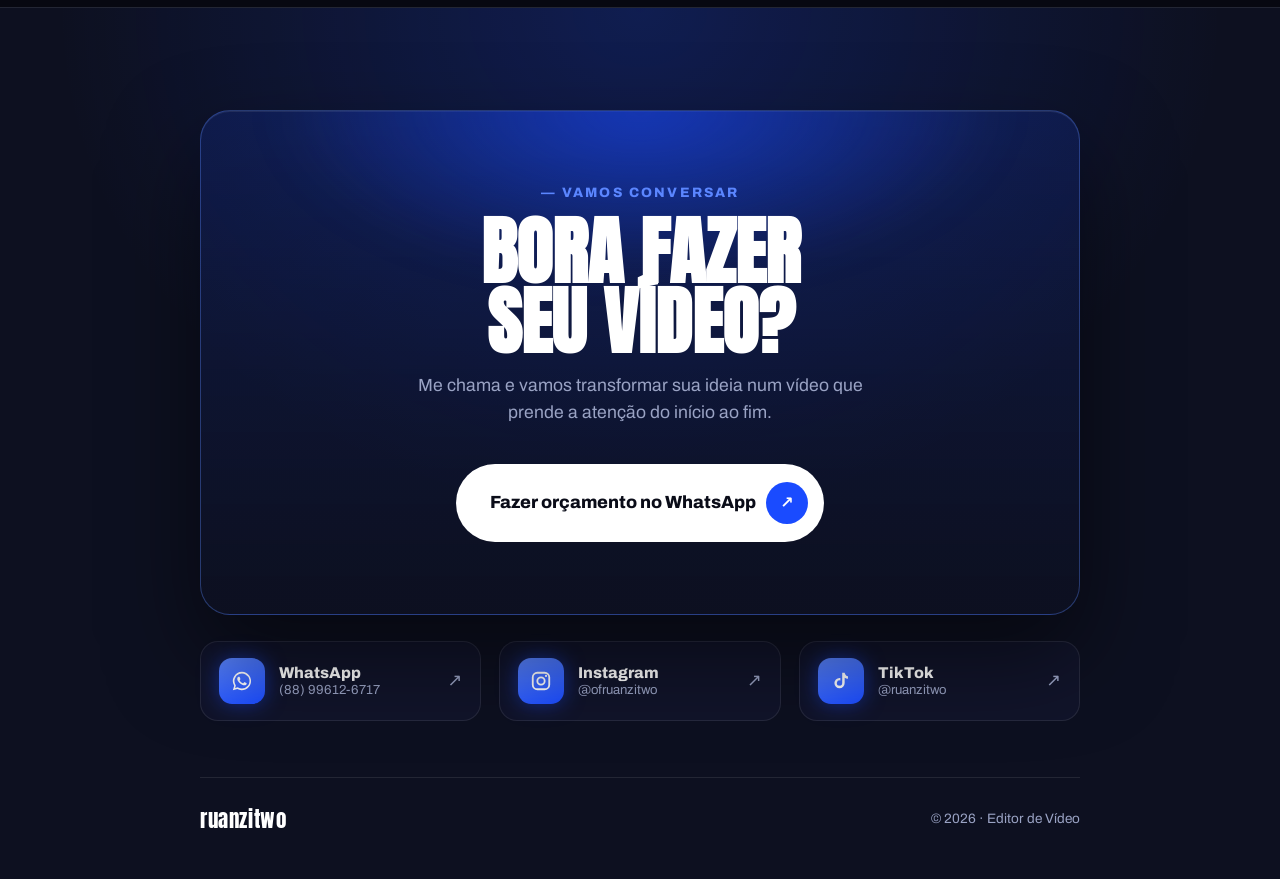
==== commit 43064257: "Adiciona aba Extensoes + pagina em construcao com animacao de blocos" ====
--- a/index.html
+++ b/index.html
@@ -15,7 +15,11 @@
   <meta property="og:site_name" content="ruanzitwo">
   <meta property="og:locale" content="pt_BR">
 
+  <link rel="icon" type="image/png" href="favicon-96x96.png" sizes="96x96">
   <link rel="icon" type="image/svg+xml" href="favicon.svg">
+  <link rel="shortcut icon" href="favicon.ico">
+  <link rel="apple-touch-icon" sizes="180x180" href="apple-touch-icon.png">
+  <link rel="manifest" href="site.webmanifest">
 
   <link rel="preconnect" href="https://fonts.googleapis.com">
   <link rel="preconnect" href="https://fonts.gstatic.com" crossorigin>
@@ -34,6 +38,7 @@
       <a href="#sobre">Sobre</a>
       <a href="#servicos">Serviços</a>
       <a href="#projetos">Projetos</a>
+      <a href="extensoes.html">Extensões</a>
       <a href="#contato">Contato</a>
     </nav>
 
@@ -52,12 +57,12 @@
     <section id="topo" class="hero">
       <video
         class="hero__video js-video"
-        data-desktop="HOME.mp4"
-        data-mobile="HOME VERTICAL.mp4"
+        data-desktop="home.mp4"
+        data-mobile="home-vertical.mp4"
         autoplay muted loop playsinline preload="auto"
         aria-label="Vídeo de boas-vindas — ruanzitwo">
-        <source src="HOME VERTICAL.mp4" media="(max-width: 760px)" type="video/mp4">
-        <source src="HOME.mp4" type="video/mp4">
+        <source src="home-vertical.mp4" media="(max-width: 760px)" type="video/mp4">
+        <source src="home.mp4" type="video/mp4">
       </video>
       <div class="hero__scrim" aria-hidden="true"></div>
 
--- a/styles.css
+++ b/styles.css
@@ -424,6 +424,84 @@
   color: var(--muted); font-size: .85rem;
 }
 .contact__brand { font-family: var(--display); font-size: 1.3rem; color: #fff; letter-spacing: .03em; }
+
+/* =========================================================
+   PÁGINA EXTENSÕES — Em Construção
+   ========================================================= */
+.soon-body {
+  min-height: 100svh;
+  display: grid; place-items: center;
+  background:
+    radial-gradient(70% 60% at 50% 30%, rgba(26, 75, 255, .25), transparent 65%),
+    var(--bg);
+  overflow: hidden;
+}
+.soon-back {
+  position: fixed; top: clamp(16px, 3vw, 28px); left: clamp(16px, 3vw, 28px); z-index: 10;
+  display: inline-flex; align-items: center; gap: 8px;
+  padding: 10px 18px 10px 12px; border-radius: 999px;
+  color: #cfdcff; font-weight: 800; font-size: .78rem; letter-spacing: .14em;
+  background: rgba(17, 20, 42, .55); border: 1px solid var(--line);
+  -webkit-backdrop-filter: blur(12px); backdrop-filter: blur(12px);
+  transition: transform var(--dur) var(--ease-soft), border-color var(--dur);
+}
+.soon-back svg { width: 16px; height: 16px; }
+.soon-back:hover { transform: translateX(-3px); border-color: rgba(91,134,255,.6); }
+
+.soon {
+  position: relative; text-align: center;
+  padding: clamp(28px, 6vw, 64px);
+  max-width: 680px;
+}
+.soon__glow {
+  position: absolute; top: 8%; left: 50%; transform: translateX(-50%);
+  width: 360px; height: 360px; pointer-events: none;
+  background: radial-gradient(circle, rgba(26,75,255,.45), transparent 65%);
+  filter: blur(20px);
+}
+
+/* blocos se construindo */
+.builder {
+  position: relative;
+  display: grid;
+  grid-template-columns: repeat(4, 1fr);
+  gap: 10px;
+  width: clamp(160px, 40vw, 220px);
+  margin: 0 auto clamp(30px, 5vw, 48px);
+}
+.block {
+  aspect-ratio: 1;
+  border-radius: 8px;
+  background: linear-gradient(160deg, #2a5cff, #143bd6);
+  box-shadow: 0 6px 16px rgba(20, 50, 160, .5), inset 0 1px 0 rgba(255,255,255,.25);
+  opacity: 0;
+  animation: build 3s var(--ease) var(--d) infinite;
+}
+.block--accent { background: linear-gradient(160deg, #6f9bff, #2a5cff); }
+@keyframes build {
+  0%   { opacity: 0; transform: translateY(26px) scale(.4); }
+  18%  { opacity: 1; transform: translateY(0) scale(1); }
+  78%  { opacity: 1; transform: translateY(0) scale(1); }
+  100% { opacity: 0; transform: translateY(-12px) scale(.85); }
+}
+
+.soon__eyebrow {
+  position: relative;
+  color: var(--blue-light); font-weight: 800; letter-spacing: .42em; font-size: .9rem;
+}
+.soon__title {
+  position: relative;
+  font-family: var(--display); text-transform: uppercase;
+  font-size: clamp(2.6rem, 9vw, 5.5rem); line-height: .95;
+  margin: 12px 0 0; letter-spacing: .01em;
+  text-shadow: 0 0 50px rgba(80, 140, 255, .5);
+}
+.soon__sub {
+  position: relative;
+  color: var(--muted); font-size: clamp(1rem, 2.2vw, 1.2rem);
+  margin: 16px auto 0; max-width: 420px;
+}
+.soon__btn { position: relative; margin-top: clamp(28px, 4vw, 40px); }
 
 /* =========================================================
    RESPONSIVO
@@ -450,18 +528,24 @@
 }
 
 @media (max-width: 760px) {
-  /* celular usa o vídeo vertical inteiro (9:16) */
-  .hero__video-wrap { width: clamp(240px, 72vw, 380px); aspect-ratio: 9 / 16; }
+  /* SOMENTE CELULAR */
+  /* faixa azul continua na transição (embaixo); faixa branca sobe pro topo do vídeo */
+  .marquee { margin-top: clamp(-150px, -26vw, -100px); }
+  .marquee__band--white { top: calc(188px - 100svh); }
+
+  /* card +100 vai pro topo; card 4.9 continua onde está (embaixo) */
+  .float-rate--right { bottom: clamp(165px, 42vw, 220px); }
+  .float-card--left { top: clamp(150px, 34vw, 196px); bottom: auto; }
 }
 
 @media (max-width: 480px) {
-  .hero__video-wrap { width: 80vw; }
-  .float-card, .float-rate { padding: 12px 13px; bottom: 30px; }
+  .float-card, .float-rate { padding: 12px 13px; }
   .float-card__num { font-size: 1.4rem; }
 }
 
 @media (prefers-reduced-motion: reduce) {
   html { scroll-behavior: auto; }
   .marquee__track { animation: none; }
+  .block { animation: none; opacity: 1; }
   *, *::before, *::after { transition-duration: .001ms !important; }
 }
